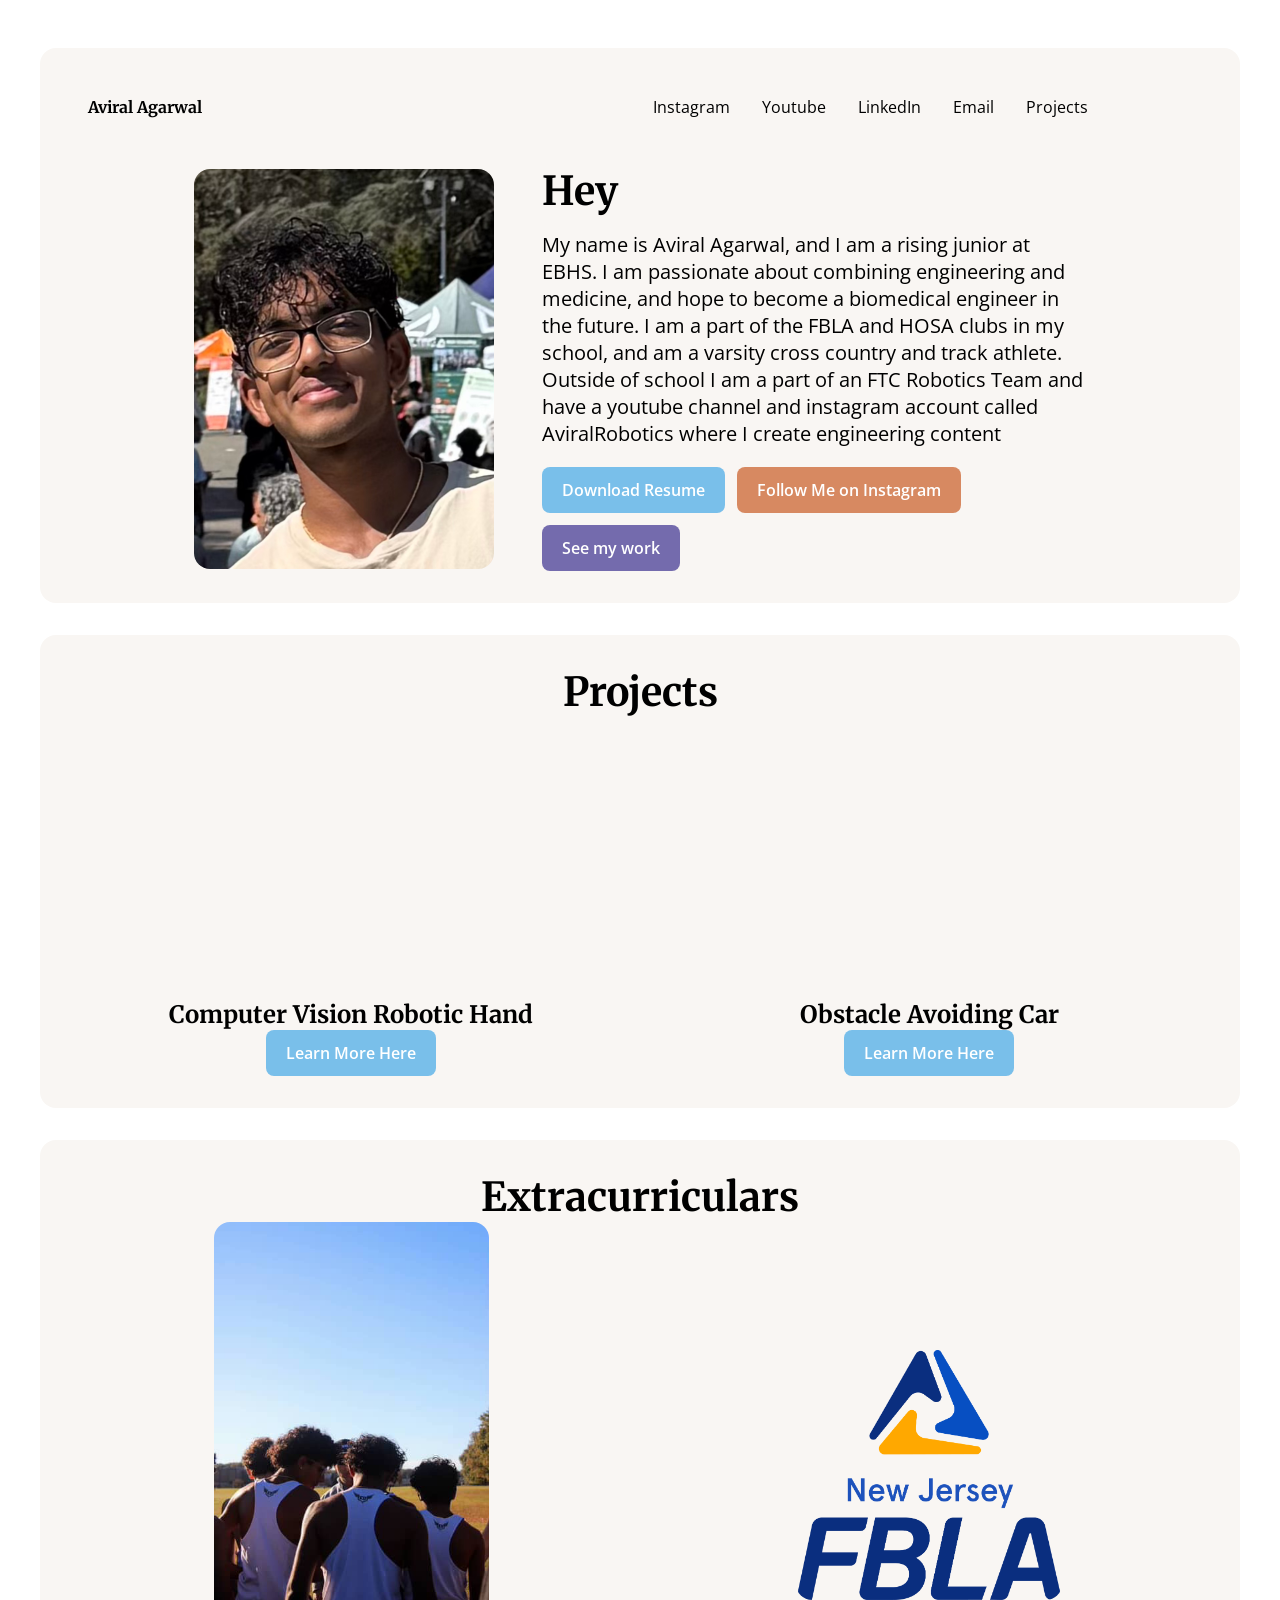
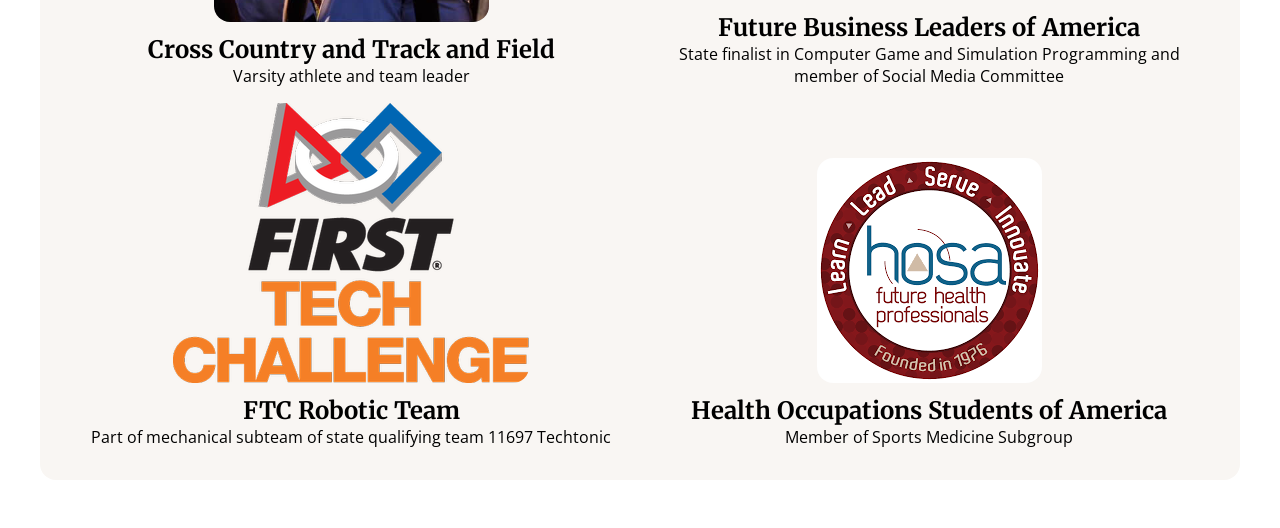
==== index.html @ 660ea3ee "Initial website" ====
<!DOCTYPE html>
<html lang="en">
<head>
    <meta charset="UTF-8">
    <meta name="viewport" content="width=device-width, initial-scale=1.0">
    <title>Aviral Agarwal</title>
    <link rel="stylesheet" href="style.css">
</head>
<body>
    <header>
        <nav>
            <ul>
                <li><a href="index.html">Aviral Agarwal</a></li>
                <li><a href="https://www.instagram.com/aviralrobotics/" target="_blank">Instagram</a></li>
                <li><a href="https://www.youtube.com/@AviralRobotics" target="_blank">Youtube</a></li>
                <li><a href="https://www.linkedin.com/in/aviral-agarwal-524223376/" target="_blank">LinkedIn</a></li>
                <li><a href="aviralagarwal0306@gmail.com" target="_blank">Email</a></li>
                <li><a href="#projects">Projects</a></li>
            </ul>
        </nav>
        <div class = "flex-container">
            <img height = "400px" width = "300px" src="images/IMG_5236.jpg">
            <div class = "text-container">
                <h1>Hey</h1>
                <p> My name is Aviral Agarwal, and I am a rising junior at EBHS. I am passionate about combining engineering and medicine, and hope to become a biomedical engineer in the future. I am a part of the FBLA and HOSA clubs in my school, and am a varsity cross country and track athlete. Outside of school I am a part of an FTC Robotics Team and have a youtube channel and instagram account called AviralRobotics where I create engineering content</p>
                <div class="buttons">
                    <a href="images/Aviral Agarwal Resume (2).pdf" class="cta-button" download>Download Resume</a>
                    <a href="https://www.instagram.com/aviralrobotics/" class ="cta-button second" target="_blank">Follow Me on Instagram</a>
                    <a href="#projects" class="cta-button third">See my work</a>
                </div>
            </div>
        </div>
    </header>
    <section id = "projects">
        <div class = "section">
            <h1>Projects</h1>
            <div class="videoContainer">
                <div class="project-item">
                    <video height="270px" width="480px" src="images/WesbiteRoboticHandVideo.mp4" autoplay muted loop playsinline></video>
                    <div>
                        <h2>Computer Vision Robotic Hand</h2>
                        <a href="https://www.instagram.com/aviralrobotics/" class="cta-button" target="_blank">Learn More Here</a>
                    </div>
                </div>
                <div class="project-item">
                    <video height="270px" width="480px" src="images/WesbiteObstacleCar.mp4" autoplay muted loop playsinline></video>
                    <div>
                        <h2>Obstacle Avoiding Car</h2>
                        <a href="https://www.youtube.com/watch?v=91AXh2OA7VE" class="cta-button" target="_blank">Learn More Here</a>
                    </div>
                </div>
            </div>
        </div>
    </section>
    <section id = "Extracurriculars">
        <div class = "section">
            <h1>Extracurriculars</h1>
            <div class = "imageContainer">
                <div class="item">
                    <img width = 275px height = 400px src="images/FE705F99-7A75-4A43-B103-7E92B588ED91.JPG">
                    <div>
                        <h2>Cross Country and Track and Field</h2>
                        <p>Varsity athlete and team leader</p>
                    </div>
                </div>
                <div class = "item">
                    <img src="images/FIRST_Tech_challenge_logo.png">
                    <div>
                        <h2>FTC Robotic Team</h2>
                        <p>Part of mechanical subteam of state qualifying team 11697 Techtonic</p>
                    </div>
                </div>
                <div class = "item">
                    <img height = 250px src="images/8a69b2_bb128fdfc0214dbca2d10eca6562a089~mv2.png">
                    <div>
                        <h2>Future Business Leaders of America</h2>
                        <p>State finalist in Computer Game and Simulation Programming and member of Social Media Committee</p>
                    </div>
                </div>
                <div class = "item">
                    <img src="images/cphs-hosa-20210615_7.png">
                    <div>
                        <h2>Health Occupations Students of America</h2>
                        <p>Member of Sports Medicine Subgroup</p>
                    </div>
                </div>
            </div>
        </div>
    </section>
</body>
</html>
---- style.css ----
@import url('https://fonts.googleapis.com/css2?family=Merriweather:ital,opsz,wght@0,18..144,300..900;1,18..144,300..900&display=swap');
@import url('https://fonts.googleapis.com/css2?family=Open+Sans:ital,wght@0,300..800;1,300..800&display=swap');

:root{
  --base-color: #ffffff;
  --text-color: #000000;
  --primary-color: #79bfea;
  --secondary-color: #d78961;
  --tertiary-color: rgb(116, 107, 173);
  --color-1: #F9F6F3;
  --color-2: #F3F7F9;
  --color-3: #F6F3F9;
}

* {
    margin: 0;
    padding: 0;
    box-sizing: border-box;
}

html{
    font-family: Open Sans, 'Segoe UI', Tahoma, Geneva, Verdana, sans-serif;
    color: var(--text-color);
}

body {
    padding: 1em;
    background-color: var(--base-color);
}

h1, h2, h3{
    font-family: Merriweather, Open Sans, 'Segoe UI', Tahoma, Geneva, Verdana, sans-serif;
}

nav {
    margin: 1em 1em 3em 1em;
    width: min(1000px, 100%);

}

nav ul{
    display: flex;
    align-items: center;
    list-style-type: none;
    gap: 2em;
}


nav li:first-child {
    margin-right: auto;
    font-family: Merriweather, Open Sans;
    font-weight: bold;
}

nav a {
    text-decoration: none;
    color: var(--text-color);
}

nav a:hover {
    text-decoration: underline;
}

header, section {
    margin: 2em auto;
    width: min(75em, 100%);
    background-color: var(--color-1);
    padding: min(2em, 15%);
    border-radius: 1em;
}

.flex-container {
    display: flex;
    justify-content: center;
    align-items: center;
    flex-wrap: wrap;
    gap: 3em;
}

header img{
    max-width: 100%;
    border-radius: 1em;
    object-fit: cover;
    object-position: bottom;
}

.text-container {
    flex: 0 1 34em;
}

h1 {
    font-size: 2.5rem;
}

.text-container p {
    margin: .75em 0 1em 0;
    font-size: 1.25rem;
}

.cta-button {
    display: inline-block;
    text-decoration: none;
    color: white;
    background-color: var(--primary-color);
    padding: .75em 1.25em;
    border-radius: .5em;
    font-weight: 600;
}

.second {
    background-color: var(--secondary-color);
}

.third {
    background-color: var(--tertiary-color);
}

.buttons {
    display: flex;
    flex-wrap: wrap;
    gap: .75em;
}

.section {
    display: flex;
    flex-direction: column;
    align-items: center;
}

.project-section video{
    max-width: 100%;
    border-radius: 1em;
    object-fit: cover;
}

.videoContainer{
    display: flex;
    gap: 20px;
    width: 100%;
    max-width: 1200px;
    margin: 0 auto;
    flex-wrap: wrap;
    justify-content: center;
}

.project-item {
    display: flex;
    flex-direction: column;
    align-items: center;
    gap: .75em;
    flex: 1 1 480px;
    text-align: center;
}

section img{
    max-width: 100%;
    border-radius: 1em;
    object-fit: cover;
    object-position: bottom;
}

.imageContainer{
    display: flex;
    gap: 20px;
    width: 100%;
    max-width: 1200px;
    margin: 0 auto;
    flex-wrap: wrap;
    justify-content: center;
}

.item {
    display: flex;
    flex-direction: column;
    align-items: center;
    gap: .75em;
    text-align: center;
    justify-content: center;
}

.imageContainer {
    display: grid;
    grid-template-rows: auto auto;
    grid-auto-flow: column;
    grid-auto-columns: minmax(200px, 1fr);
    align-items: end;
    justify-items: center;
    gap: 1em 20px;
    width: 100%;
    max-width: 1200px;
    margin: 0 auto;
}
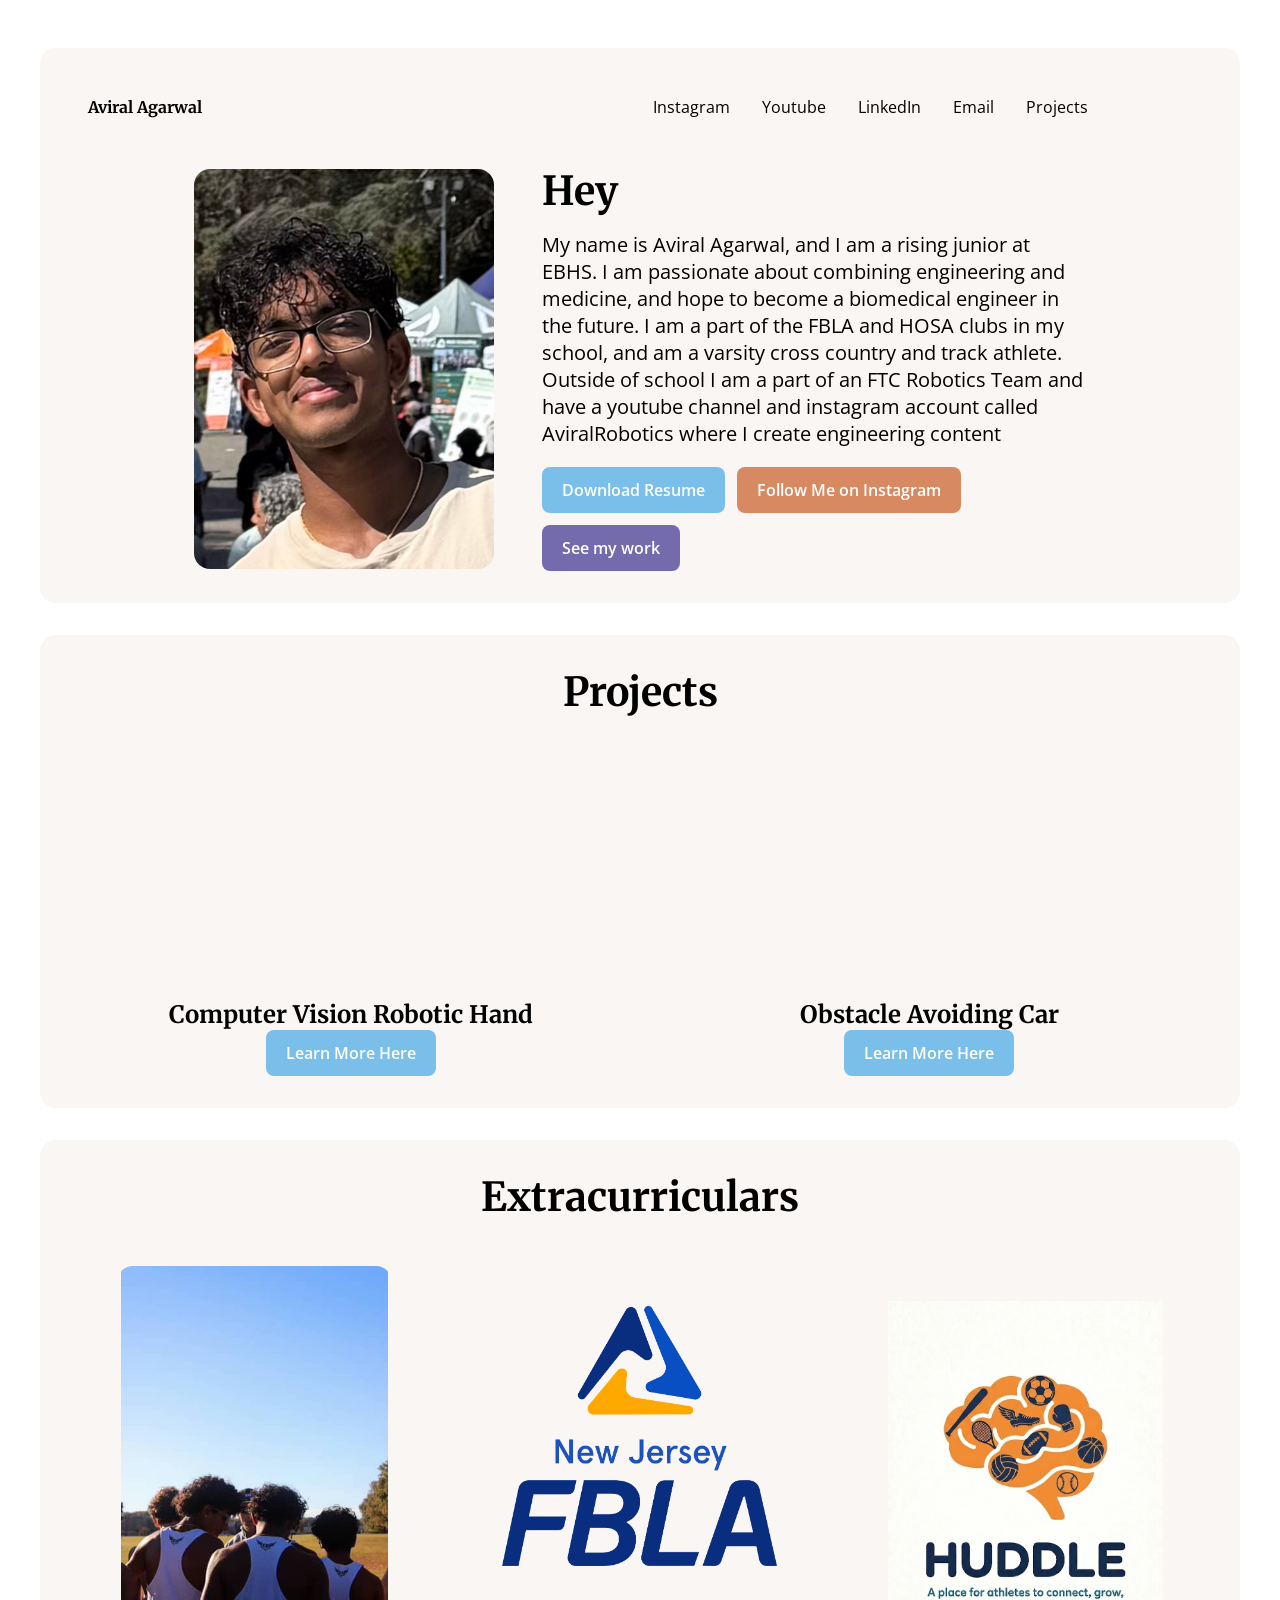
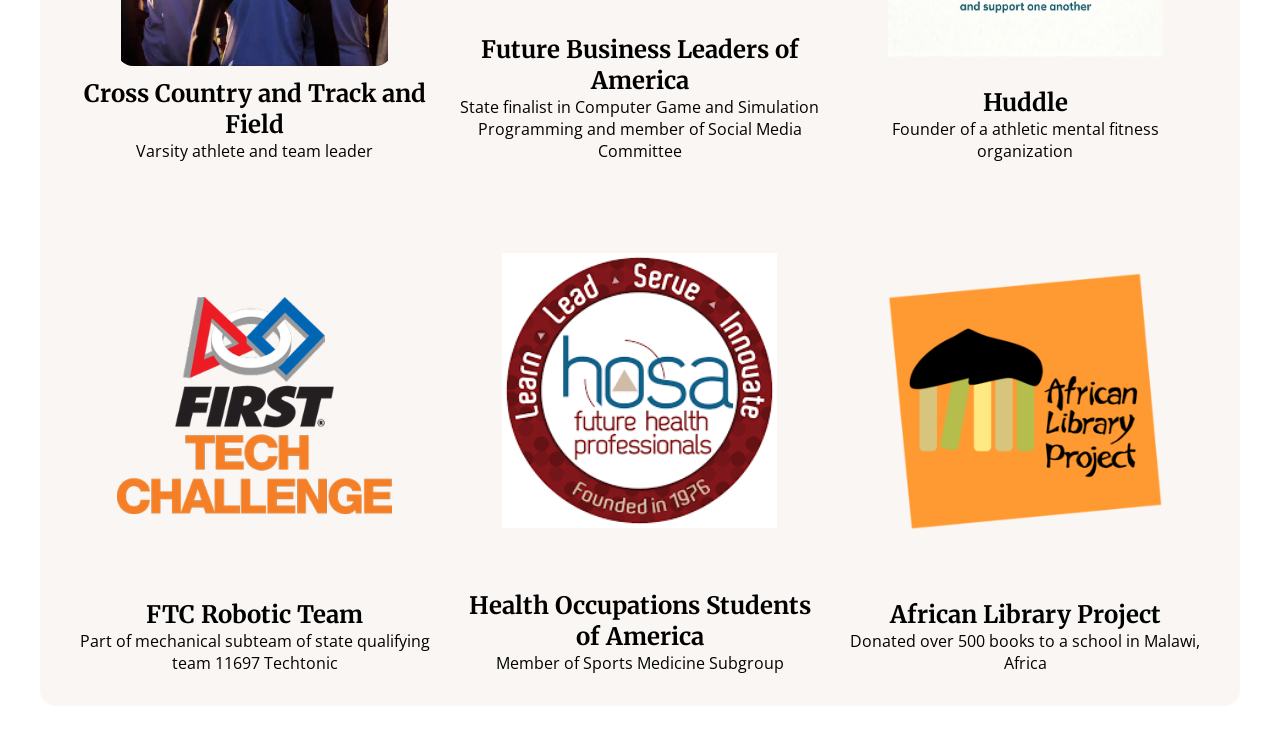
==== commit 2a07b5ba: "Added Huddle" ====
--- a/index.html
+++ b/index.html
@@ -84,6 +84,20 @@
                         <p>Member of Sports Medicine Subgroup</p>
                     </div>
                 </div>
+                <div class = "item">
+                    <img src="images/HuddleLogo.jpeg">
+                    <div>
+                        <h2>Huddle</h2>
+                        <p>Founder of a athletic mental fitness organization</p>
+                    </div>
+                </div>
+                <div class = "item">
+                    <img src="images/AfricanLibraryProjectLogo.png">
+                    <div>
+                        <h2>African Library Project</h2>
+                        <p>Donated over 500 books to a school in Malawi, Africa</p>
+                    </div>
+                </div>
             </div>
         </div>
     </section>
--- a/style.css
+++ b/style.css
@@ -159,14 +159,17 @@
     object-position: bottom;
 }
 
-.imageContainer{
-    display: flex;
-    gap: 20px;
+.imageContainer {
+    display: grid;
+    grid-template-rows: auto auto;
+    grid-auto-flow: column;
+    grid-auto-columns: minmax(200px, 1fr);
+    align-items: end;
+    justify-items: center;
+    gap: 1em 20px;
     width: 100%;
     max-width: 1200px;
     margin: 0 auto;
-    flex-wrap: wrap;
-    justify-content: center;
 }
 
 .item {
@@ -178,15 +181,9 @@
     justify-content: center;
 }
 
-.imageContainer {
-    display: grid;
-    grid-template-rows: auto auto;
-    grid-auto-flow: column;
-    grid-auto-columns: minmax(200px, 1fr);
-    align-items: end;
-    justify-items: center;
-    gap: 1em 20px;
-    width: 100%;
-    max-width: 1200px;
-    margin: 0 auto;
+.imageContainer img {
+    width: 275px;
+    height: 400px;
+    object-fit: contain;
+    object-position: center 60%;
 }
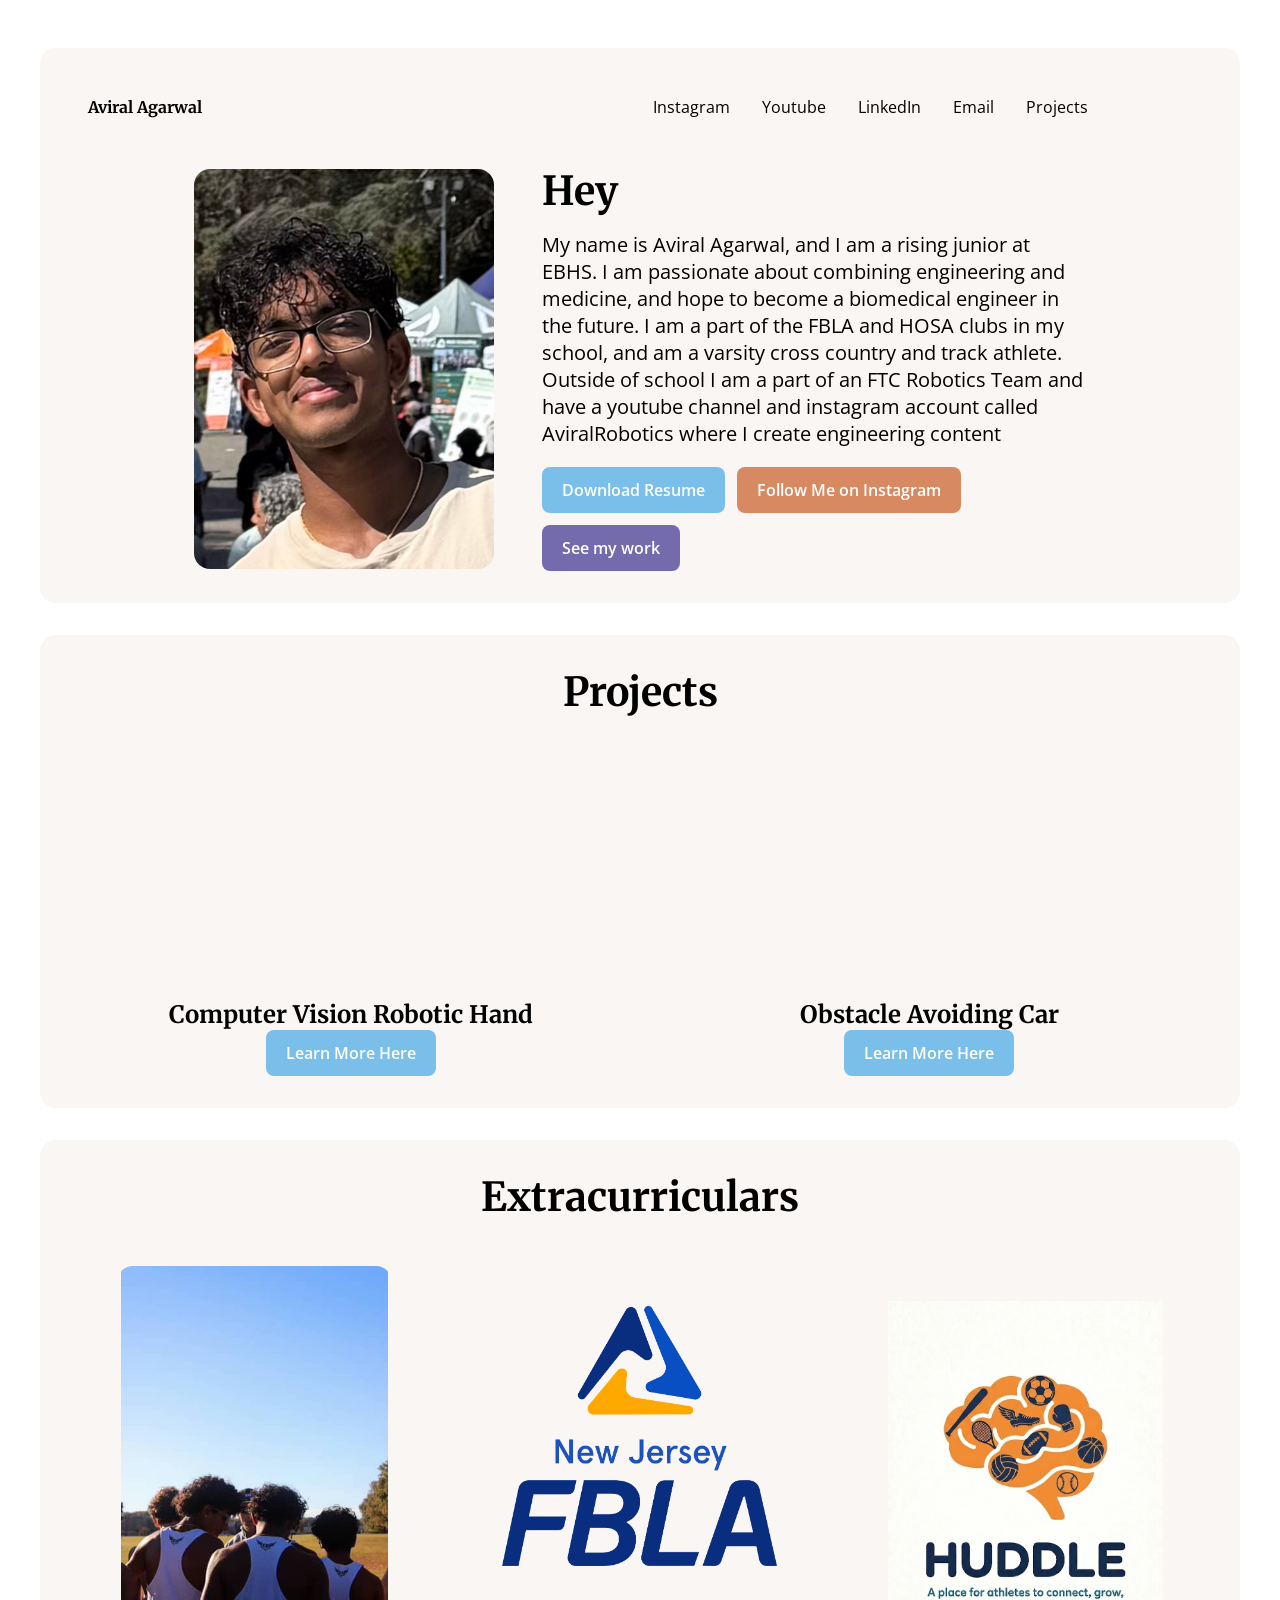
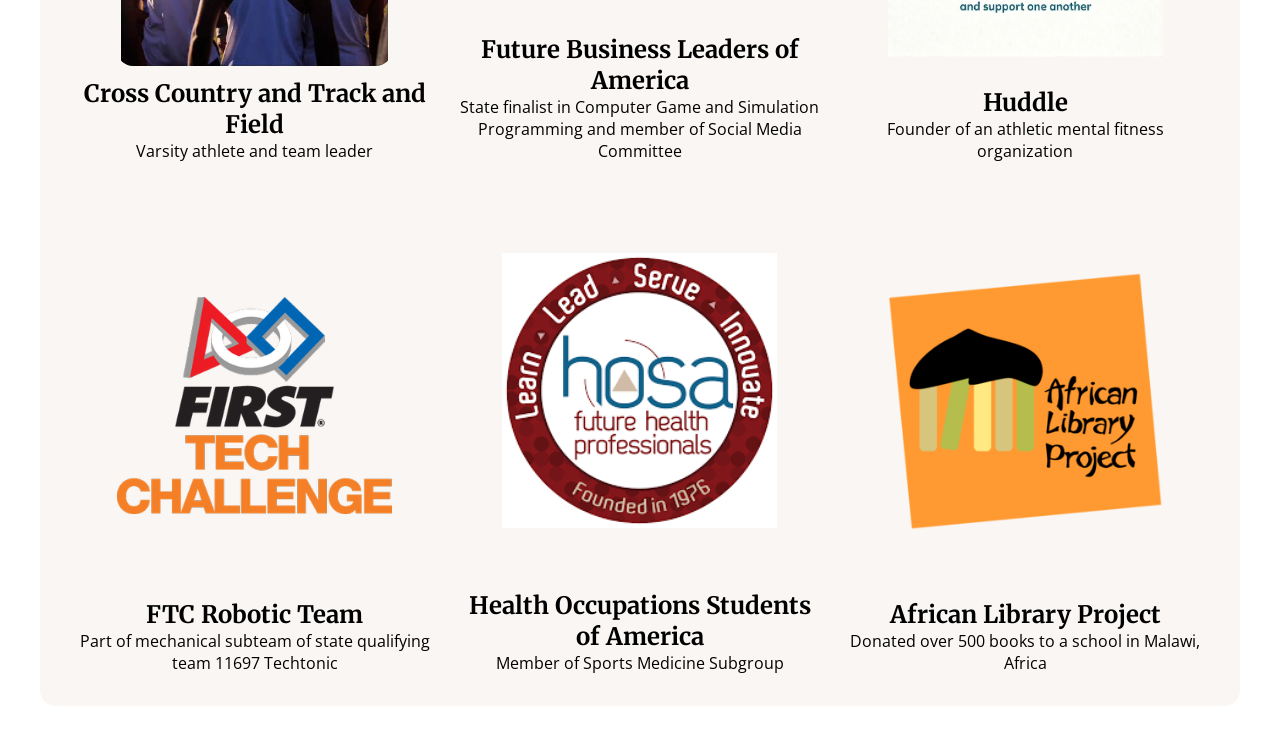
==== commit 59fdad5c: "Spelling Fix" ====
--- a/index.html
+++ b/index.html
@@ -88,7 +88,7 @@
                     <img src="images/HuddleLogo.jpeg">
                     <div>
                         <h2>Huddle</h2>
-                        <p>Founder of a athletic mental fitness organization</p>
+                        <p>Founder of an athletic mental fitness organization</p>
                     </div>
                 </div>
                 <div class = "item">
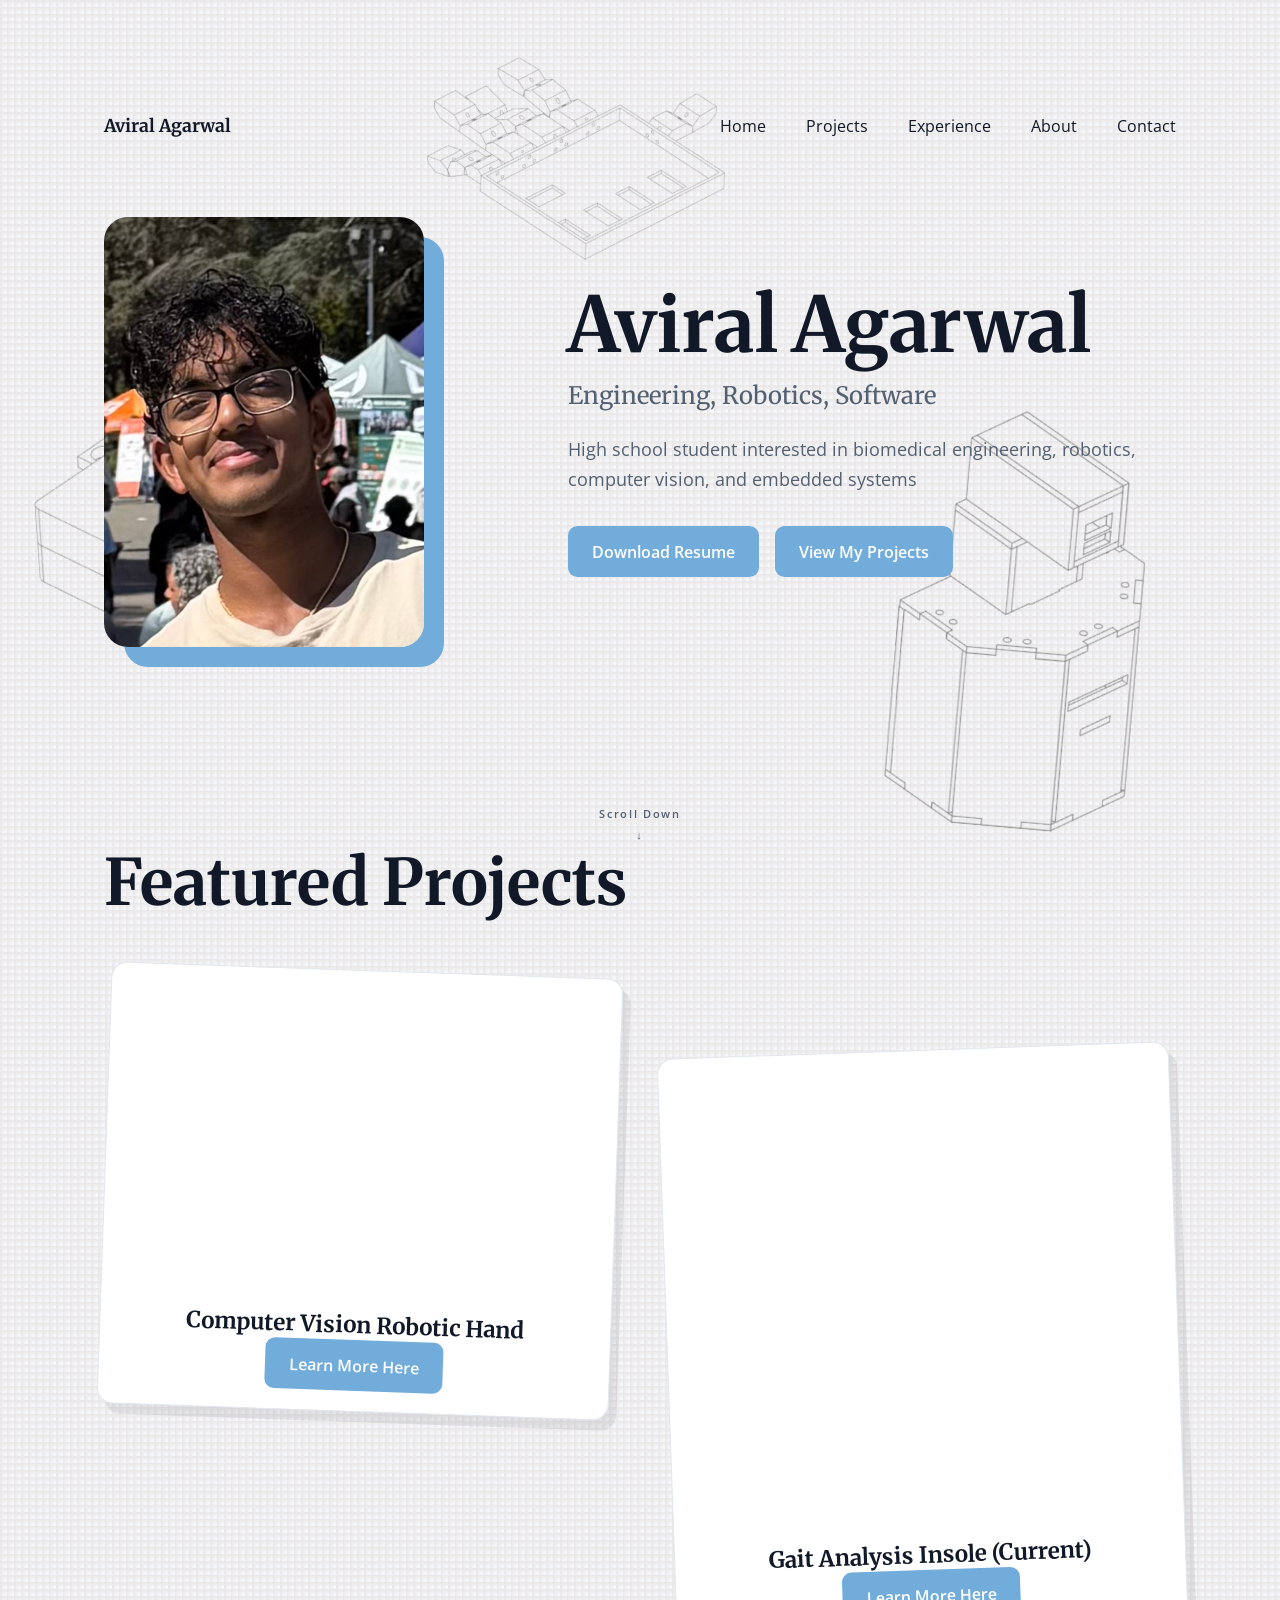
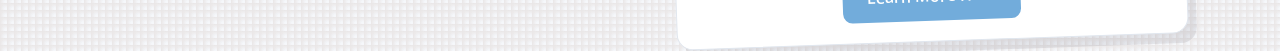
==== commit a5e3674d: "Fixed about" ====
--- a/index.html
+++ b/index.html
@@ -7,99 +7,67 @@
     <link rel="stylesheet" href="style.css">
 </head>
 <body>
+    <div class="engineering-background">
+
+        <img src="images/download (60).png" class="cad cad-1">
+
+        <img src="images/download (61).png" class="cad cad-2">
+
+        <img src="images/download (62).png" class="cad cad-3">
+
+    </div>
     <header>
         <nav>
             <ul>
                 <li><a href="index.html">Aviral Agarwal</a></li>
-                <li><a href="https://www.instagram.com/aviralrobotics/" target="_blank">Instagram</a></li>
-                <li><a href="https://www.youtube.com/@AviralRobotics" target="_blank">Youtube</a></li>
-                <li><a href="https://www.linkedin.com/in/aviral-agarwal-524223376/" target="_blank">LinkedIn</a></li>
-                <li><a href="aviralagarwal0306@gmail.com" target="_blank">Email</a></li>
-                <li><a href="#projects">Projects</a></li>
+                <li><a href="index.html">Home</a></li>
+                <li><a href="projects.html">Projects</a></li>
+                <li><a href="experience.html">Experience</a></li>
+                <li><a href="about.html">About</a></li>
+                <li><a href="contact.html">Contact</a></li>
             </ul>
         </nav>
         <div class = "flex-container">
-            <img height = "400px" width = "300px" src="images/IMG_5236.jpg">
+            <img src="images/IMG_5236.jpg">
             <div class = "text-container">
-                <h1>Hey</h1>
-                <p> My name is Aviral Agarwal, and I am a rising junior at EBHS. I am passionate about combining engineering and medicine, and hope to become a biomedical engineer in the future. I am a part of the FBLA and HOSA clubs in my school, and am a varsity cross country and track athlete. Outside of school I am a part of an FTC Robotics Team and have a youtube channel and instagram account called AviralRobotics where I create engineering content</p>
+                <h1>Aviral Agarwal</h1>
+                <h2>Engineering, Robotics, Software</h2>
+                <p>High school student interested in biomedical engineering, robotics, computer vision, and embedded systems</p>
                 <div class="buttons">
                     <a href="images/Aviral Agarwal Resume (2).pdf" class="cta-button" download>Download Resume</a>
-                    <a href="https://www.instagram.com/aviralrobotics/" class ="cta-button second" target="_blank">Follow Me on Instagram</a>
-                    <a href="#projects" class="cta-button third">See my work</a>
+                    <a href="projects.html" class="cta-button">View My Projects</a>
                 </div>
             </div>
         </div>
+        <div class="scroll-down">
+            <span>Scroll Down</span>
+            <span class = "scroll-arrow">↓</span>
+        </div>
     </header>
-    <section id = "projects">
-        <div class = "section">
-            <h1>Projects</h1>
-            <div class="videoContainer">
-                <div class="project-item">
-                    <video height="270px" width="480px" src="images/WesbiteRoboticHandVideo.mp4" autoplay muted loop playsinline></video>
-                    <div>
-                        <h2>Computer Vision Robotic Hand</h2>
-                        <a href="https://www.instagram.com/aviralrobotics/" class="cta-button" target="_blank">Learn More Here</a>
+    <section id = "featured-projects">
+        <div class = "fade-in">
+            <div class = "section">
+                <h1>Featured Projects</h1>
+                <div class="videoContainer">
+                    <div class="project-item">
+                        <video src="images/WesbiteRoboticHandVideo.mp4" autoplay muted loop playsinline></video>
+                        <div>
+                            <h2>Computer Vision Robotic Hand</h2>
+                            <a href="projects.html#roboticHand" class="cta-button">Learn More Here</a>
+                        </div>
                     </div>
-                </div>
-                <div class="project-item">
-                    <video height="270px" width="480px" src="images/WesbiteObstacleCar.mp4" autoplay muted loop playsinline></video>
-                    <div>
-                        <h2>Obstacle Avoiding Car</h2>
-                        <a href="https://www.youtube.com/watch?v=91AXh2OA7VE" class="cta-button" target="_blank">Learn More Here</a>
+                    <div class="project-item">
+                        <video src="images/InsolePlaceholder.mp4" autoplay muted loop playsinline></video>
+                        <div>
+                            <h2>Gait Analysis Insole (Current)</h2>
+                            <a href="projects.html#insole" class="cta-button">Learn More Here</a>
+                        </div>
                     </div>
                 </div>
             </div>
         </div>
-    </section>
-    <section id = "Extracurriculars">
-        <div class = "section">
-            <h1>Extracurriculars</h1>
-            <div class = "imageContainer">
-                <div class="item">
-                    <img width = 275px height = 400px src="images/FE705F99-7A75-4A43-B103-7E92B588ED91.JPG">
-                    <div>
-                        <h2>Cross Country and Track and Field</h2>
-                        <p>Varsity athlete and team leader</p>
-                    </div>
-                </div>
-                <div class = "item">
-                    <img src="images/FIRST_Tech_challenge_logo.png">
-                    <div>
-                        <h2>FTC Robotic Team</h2>
-                        <p>Part of mechanical subteam of state qualifying team 11697 Techtonic</p>
-                    </div>
-                </div>
-                <div class = "item">
-                    <img height = 250px src="images/8a69b2_bb128fdfc0214dbca2d10eca6562a089~mv2.png">
-                    <div>
-                        <h2>Future Business Leaders of America</h2>
-                        <p>State finalist in Computer Game and Simulation Programming and member of Social Media Committee</p>
-                    </div>
-                </div>
-                <div class = "item">
-                    <img src="images/cphs-hosa-20210615_7.png">
-                    <div>
-                        <h2>Health Occupations Students of America</h2>
-                        <p>Member of Sports Medicine Subgroup</p>
-                    </div>
-                </div>
-                <div class = "item">
-                    <img src="images/HuddleLogo.jpeg">
-                    <div>
-                        <h2>Huddle</h2>
-                        <p>Founder of an athletic mental fitness organization</p>
-                    </div>
-                </div>
-                <div class = "item">
-                    <img src="images/AfricanLibraryProjectLogo.png">
-                    <div>
-                        <h2>African Library Project</h2>
-                        <p>Donated over 500 books to a school in Malawi, Africa</p>
-                    </div>
-                </div>
-            </div>
         </div>
+        
     </section>
 </body>
 </html>
--- a/style.css
+++ b/style.css
@@ -2,14 +2,14 @@
 @import url('https://fonts.googleapis.com/css2?family=Open+Sans:ital,wght@0,300..800;1,300..800&display=swap');
 
 :root{
-  --base-color: #ffffff;
-  --text-color: #000000;
-  --primary-color: #79bfea;
+  --base-color: #f5f7fa;
+  --text-color: #111827;
+  --primary-color: #72acdb;
   --secondary-color: #d78961;
   --tertiary-color: rgb(116, 107, 173);
-  --color-1: #F9F6F3;
-  --color-2: #F3F7F9;
-  --color-3: #F6F3F9;
+  --color-1: #ffffff;
+  --color-2: #eef3f8;
+  --color-3: #e7edf5;
 }
 
 * {
@@ -24,8 +24,104 @@
 }
 
 body {
-    padding: 1em;
+    padding: 0;
     background-color: var(--base-color);
+    color: var(--text-color);
+    background-size:7px 7px;
+    background-image: linear-gradient(to right, rgb(234, 231, 231) 0.1px, transparent 5px), linear-gradient(to bottom, rgb(234, 231, 231) 0.1px, transparent 5px);
+}
+
+body.projectPage {
+    padding: 0;
+    background-color: #0b0d10;
+    color: #f5f7fa;
+    background-size: 7px 7px;
+    background-image: linear-gradient(to right, rgba(255, 255, 255, 0.045) 1px, transparent 1px), linear-gradient(to bottom, rgba(255, 255, 255, 0.045) 1px, transparent 1px);
+}
+.projectPage nav a {
+    color: var(--base-color);
+}
+
+.projectPage nav a:hover {
+    color: var(--primary-color);
+}
+
+.projects-page {
+    width: min(1200px, 100%);
+    margin: 0 auto;
+    padding: 2rem 4rem 8rem;
+}
+
+.projects-intro {
+    padding: 3rem 0 1rem;
+    max-width: 850px;
+}
+
+.project-label {
+    font-family: 'Open Sans', sans-serif;
+    font-size: .75rem;
+    letter-spacing: .15em;
+    font-weight: 700;
+    color: var(--primary-color);
+    margin-bottom: 1rem;
+}
+
+.projects-intro h1 {
+    font-size: clamp(3rem, 7vw, 6rem);
+    line-height: .95;
+    color: white;
+    margin-bottom: 2rem;
+}
+
+
+.project-showcase {
+    display: grid;
+    grid-template-columns: 1.4fr .8fr;
+    gap: 4rem;
+    align-items: start;
+    padding: 3rem 0;
+    border-top: 1px solid rgba(255,255,255,.15);
+}
+
+.project-media video {
+    width: 100%;
+    display: block;
+    border-radius: .75rem;
+    border: 1px solid rgba(255,255,255,.12);
+}
+
+.project-info {
+    display: flex;
+    flex-direction: column;
+    gap: 2.5rem;
+    padding-top: .5rem;
+}
+
+.project-info-block {
+    border-top: 1px solid rgba(255,255,255,.12);
+    padding-top: 1.25rem;
+}
+
+.project-info-block > p:not(.project-label) {
+    color: #aeb6c0;
+    line-height: 1.7;
+    font-size: .95rem;
+}
+
+.project-button {
+    display: inline-block;
+    width: fit-content;
+    padding: .85rem 1.2rem;
+    background-color: var(--primary-color);
+    color: #081018;
+    text-decoration: none;
+    font-weight: 700;
+    font-size: .85rem;
+    transition: transform .2s ease;
+}
+
+.project-button:hover {
+    transform: translateX(5px);
 }
 
 h1, h2, h3{
@@ -33,16 +129,15 @@
 }
 
 nav {
-    margin: 1em 1em 3em 1em;
-    width: min(1000px, 100%);
-
+    width: 100%;
+    margin: 0 0 5rem;
 }
 
 nav ul{
     display: flex;
     align-items: center;
     list-style-type: none;
-    gap: 2em;
+    gap: 2.5em;
 }
 
 
@@ -50,51 +145,80 @@
     margin-right: auto;
     font-family: Merriweather, Open Sans;
     font-weight: bold;
+    font-size: 1.1rem;
 }
 
 nav a {
     text-decoration: none;
     color: var(--text-color);
+    transition: color 0.2s ease;
 }
 
 nav a:hover {
-    text-decoration: underline;
+    color: var(--primary-color);
 }
 
 header, section {
-    margin: 2em auto;
-    width: min(75em, 100%);
-    background-color: var(--color-1);
-    padding: min(2em, 15%);
-    border-radius: 1em;
+    width: min(1200px, 100%);
+    margin: 0 auto;
+}
+
+header {
+    min-height: 90vh;
+    padding: 2rem 4rem 5rem;
+    display: flex;
+    flex-direction: column;
+    justify-content: center;
+}
+
+section {
+    padding: 2rem 4rem;
 }
 
 .flex-container {
     display: flex;
-    justify-content: center;
+    justify-content: space-between;
     align-items: center;
     flex-wrap: wrap;
-    gap: 3em;
+    gap: 5em;
 }
 
 header img{
+    width: 320px;
+    height: 430px;
     max-width: 100%;
-    border-radius: 1em;
+    border-radius: 1.5em;
     object-fit: cover;
     object-position: bottom;
+    box-shadow: 20px 20px 0 var(--primary-color);
 }
 
 .text-container {
-    flex: 0 1 34em;
-}
-
-h1 {
-    font-size: 2.5rem;
-}
-
+    flex: 0 1 38em;
+}
+
+.text-container h1 {
+    font-size: clamp(3rem, 6vw, 5rem);
+    line-height: 1;
+    margin-bottom: 1rem;
+}
+
+.text-container h2 {
+    font-size: 1.5rem;
+    font-weight: 400;
+    color: #526071;
+    margin-bottom: 1.5rem;
+}
+
+h2 {
+    font-size: 1.5em;
+}
 .text-container p {
-    margin: .75em 0 1em 0;
-    font-size: 1.25rem;
+    margin: 0 0 2rem;
+    max-width: 600px;
+    font-size: 1.1rem;
+    line-height: 1.7;
+    color: #526071;
 }
 
 .cta-button {
@@ -102,56 +226,99 @@
     text-decoration: none;
     color: white;
     background-color: var(--primary-color);
-    padding: .75em 1.25em;
-    border-radius: .5em;
+    padding: .9em 1.5em;
+    border-radius: .6em;
     font-weight: 600;
-}
-
-.second {
-    background-color: var(--secondary-color);
-}
-
-.third {
-    background-color: var(--tertiary-color);
+    transition: transform 0.2s ease, box-shadow 0.2s ease;
+}
+
+.cta-button:hover {
+    transform: translateY(-3px);
+    box-shadow: 0 8px 20px rgba(0, 0, 0, 0.15);
 }
 
 .buttons {
     display: flex;
     flex-wrap: wrap;
-    gap: .75em;
+    gap: 1rem;
 }
 
 .section {
     display: flex;
     flex-direction: column;
-    align-items: center;
-}
-
-.project-section video{
-    max-width: 100%;
-    border-radius: 1em;
+    align-items: stretch;
+}
+
+.section > h1 {
+    font-size: clamp(2.5rem, 5vw, 4rem);
+    margin-bottom: 3rem;
+}
+
+.project-item video{
+    width: 100%;
+    max-width: none;
+    height: 300px;
     object-fit: cover;
-}
-
+    border-radius: .9rem;
+}
+
+.project-item:nth-child(2) video{
+    width: 100%;
+    height: 450px;
+    object-fit: contain;
+}
+
+.project-item h2 {
+    font-size: 1.4rem;
+    line-height: 1.3;
+}
 .videoContainer{
-    display: flex;
-    gap: 20px;
-    width: 100%;
-    max-width: 1200px;
-    margin: 0 auto;
-    flex-wrap: wrap;
-    justify-content: center;
+    display: grid;
+    grid-template-columns: repeat(2, 1fr);
+    gap: 3rem;
+    width: 100%;
+    align-items: start;
 }
 
 .project-item {
     display: flex;
     flex-direction: column;
-    align-items: center;
-    gap: .75em;
-    flex: 1 1 480px;
+    gap: 1.25em;
     text-align: center;
-}
-
+    background-color: white;
+    padding: 1.25rem;
+    border-radius: 1rem;
+    border: 1px solid #e1e7ef;
+    box-shadow: 8px 10px 0 rgba(17, 24, 39, 0.08);
+    transform: rotate(2deg);
+    transition: transform 0.25s ease, box-shadow 0.25s ease;
+}
+
+.project-item:nth-child(2) {
+    transform: rotate(-2deg) translateY(80px);
+}
+
+.project-item:hover {
+    transform: rotate(0deg) translateY(-8px);
+    box-shadow: 0 20px 40px rgba(20, 40, 70, 0.12);
+}
+
+.project-item:nth-child(2):hover {
+    transform: rotate(0deg) translateY(72px);
+    box-shadow: 0 20px 40px rgba(20, 40, 70, 0.12);
+}
+
+@keyframes fadeIn {
+    from { opacity: 0; transform: translateY(20px); }
+    to { opacity: 1; transform: translateY(0); }
+}
+
+.fade-in{
+    animation: fadeIn linear both;
+    animation-duration: 5s;
+    animation-timeline: view();
+    animation-range: entry 10% 20%;
+}
 section img{
     max-width: 100%;
     border-radius: 1em;
@@ -186,4 +353,226 @@
     height: 400px;
     object-fit: contain;
     object-position: center 60%;
+}
+
+header {
+    position: relative;
+}
+
+.scroll-down {
+    position: absolute;
+    bottom: -2rem;
+    left: 50%;
+    transform: translateX(-50%);
+
+    display: flex;
+    flex-direction: column;
+    align-items: center;
+    gap: .35rem;
+
+    font-size: .7rem;
+    letter-spacing: .15em;
+    font-weight: 600;
+    color: #526071;
+
+    animation: scrollHint linear both;
+    animation-timeline: scroll();
+    animation-range: 0 300px;
+}
+
+@keyframes scrollHint {
+    from {
+        opacity: 1;
+        transform: translateX(-50%) translateY(0);
+    }
+
+    to {
+        opacity: 0;
+        transform: translateX(-50%) translateY(-10px);
+    }
+}
+
+body.experiencePage {
+    background-color: #f0eee9;
+    color: #111827;
+}
+
+.experience-page {
+    width: min(1200px, 100%);
+    margin: 0 auto;
+    padding: 2rem 4rem 8rem;
+}
+
+.experience-intro {
+    padding: 5rem 0 7rem;
+    max-width: 900px;
+}
+
+.experience-label {
+    font-family: 'Open Sans', sans-serif;
+    font-size: .7rem;
+    letter-spacing: .16em;
+    font-weight: 700;
+    color: var(--primary-color);
+    margin-bottom: 1rem;
+}
+
+body.experiencePage {
+    background-color: #f0eee9;
+    color: #111827;
+}
+
+.experience-page {
+    width: min(1200px, 100%);
+    margin: 0 auto;
+    padding: 2rem 4rem 8rem;
+}
+
+.experience-intro {
+    padding: 5rem 0 7rem;
+    max-width: 900px;
+}
+
+.experience-label {
+    font-family: 'Open Sans', sans-serif;
+    font-size: .7rem;
+    letter-spacing: .16em;
+    font-weight: 700;
+    color: var(--primary-color);
+    margin-bottom: 1rem;
+}
+
+.experience-intro h1 {
+    font-size: clamp(3rem, 7vw, 6rem);
+    line-height: .95;
+    margin-bottom: 2rem;
+}
+
+.experience-description {
+    max-width: 600px;
+    color: #5c6470;
+    font-size: 1.1rem;
+    line-height: 1.7;
+}
+
+.experience-entry {
+    border-top: 1px solid rgba(17, 24, 39, .2);
+    padding-top: 2rem;
+}
+
+.experience-header {
+    display: flex;
+    justify-content: space-between;
+    align-items: flex-start;
+    gap: 2rem;
+    margin-bottom: 4rem;
+}
+
+.experience-header h2 {
+    font-size: clamp(2rem, 4vw, 3.5rem);
+    line-height: 1.1;
+    margin-bottom: .75rem;
+}
+
+.experience-role {
+    color: #626b78;
+    font-size: 1.1rem;
+}
+
+.experience-date {
+    font-size: .75rem;
+    letter-spacing: .1em;
+    font-weight: 700;
+    color: #626b78;
+    white-space: nowrap;
+}
+
+.experience-highlights {
+    border-top: 1px solid rgba(17, 24, 39, .15);
+}
+
+.highlight {
+    display: grid;
+    grid-template-columns: 220px 1fr;
+    gap: 3rem;
+    align-items: start;
+    padding: 1.75rem 0;
+    border-bottom: 1px solid rgba(17, 24, 39, .15);
+}
+
+.highlight-date {
+    display: block;
+    font-size: .7rem;
+    letter-spacing: .1em;
+    font-weight: 700;
+    color: #626b78;
+    margin-bottom: .5rem;
+}
+
+.highlight-title {
+    font-size: 1.15rem;
+    font-weight: 600;
+}
+
+.highlight-description {
+    max-width: 600px;
+    color: #5c6470;
+    line-height: 1.7;
+}
+
+.engineering-background {
+    position: absolute;
+    top: 0;
+    left: 0;
+
+    width: 100%;
+    height: 100%;
+
+    overflow: hidden;
+
+    pointer-events: none;
+
+    z-index: 0;
+}
+
+.cad {
+    position: absolute;
+
+    height: auto;
+
+    opacity: 0.4;
+
+    filter: grayscale(100%);
+}
+
+.cad-1 {
+    width: 400px;
+
+    top: 40%;
+    left: -3%;
+
+    transform: rotate(-4deg);
+}
+
+.cad-2 {
+    width: 400px;
+
+    top: 38%;
+    right: 5%;
+
+    transform: rotate(5deg);
+}
+
+.cad-3 {
+    width: 400px;
+
+    bottom: 70%;
+    left: 30%;
+
+    transform: rotate(3deg);
+}
+
+body > *:not(.engineering-background) {
+    position: relative;
+    z-index: 1;
 }
